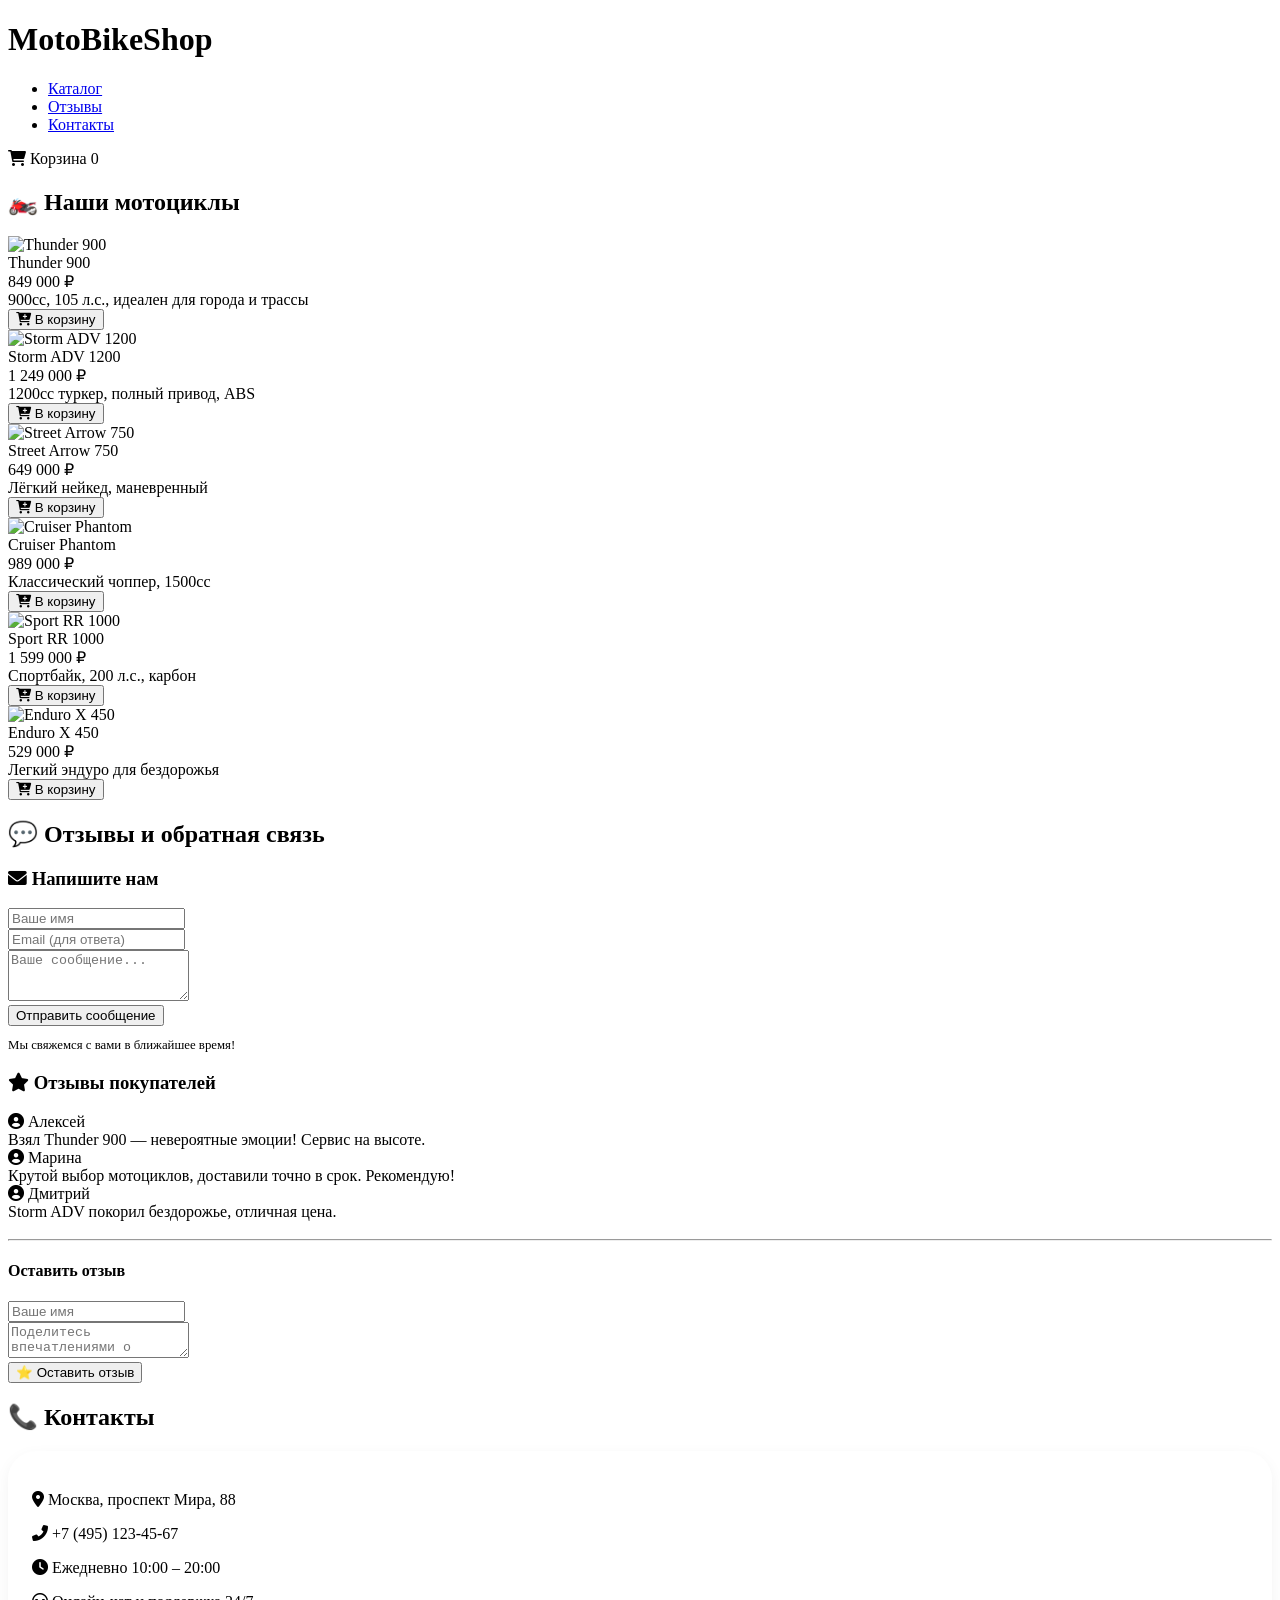
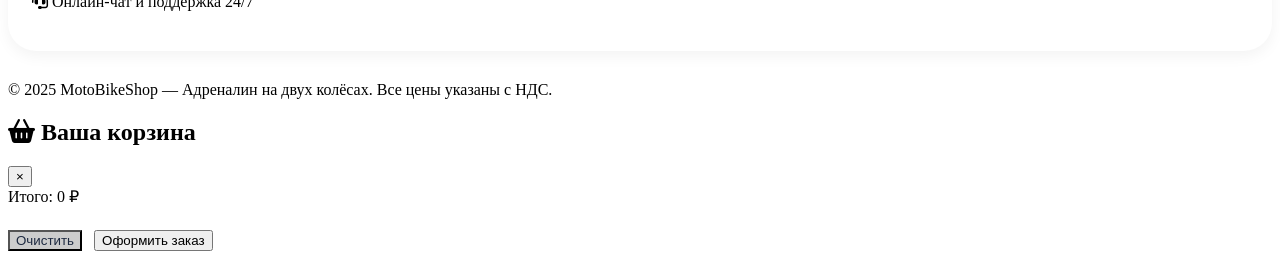
==== index.html @ c8f47d0f "Add files via upload" ====
<!DOCTYPE html>
<html lang="ru">
<head>
    <meta charset="UTF-8">
    <meta name="viewport" content="width=device-width, initial-scale=1.0, user-scalable=yes">
    <title>MotoBikeShop | Продажа мотоциклов</title>
    <!-- Font Awesome 6 (free icons) -->
    <link rel="stylesheet" href="https://cdnjs.cloudflare.com/ajax/libs/font-awesome/6.0.0-beta3/css/all.min.css">
    <!-- Google Fonts: Inter & Montserrat -->
    <link href="https://fonts.googleapis.com/css2?family=Inter:opsz,wght@14..32,300;14..32,400;14..32,500;14..32,600;14..32,700&family=Montserrat:wght@500;600;700&display=swap" rel="stylesheet">
    <link rel="stylesheet" href="style.css">
</head>
<body>

<header>
    <div class="container header-flex">
        <div class="logo">
            <h1>Moto<span>Bike</span>Shop</h1>
        </div>
        <ul class="nav-links">
            <li><a href="#catalog">Каталог</a></li>
            <li><a href="#reviews-feedback">Отзывы</a></li>
            <li><a href="#contacts">Контакты</a></li>
        </ul>
        <div class="cart-icon" id="openCartBtn">
            <i class="fas fa-shopping-cart"></i>
            <span>Корзина</span>
            <span class="cart-count" id="cartCounter">0</span>
        </div>
    </div>
</header>

<main class="container">
    <!-- Каталог мотоциклов (данные в HTML) -->
    <div id="catalog">
        <h2 class="section-title">🏍️ Наши мотоциклы</h2>
        <div class="catalog-grid" id="catalogGrid">
            <!-- Мотоцикл 1 -->
            <div class="bike-card" data-id="1" data-name="Thunder 900" data-price="849000">
                <div class="bike-img">
                    <img src="https://images.unsplash.com/photo-1568772585407-9361f9bf3a87?w=400&h=250&fit=crop" alt="Thunder 900" loading="lazy">
                </div>
                <div class="bike-info">
                    <div class="bike-title">Thunder 900</div>
                    <div class="bike-price">849 000 ₽</div>
                    <div class="bike-desc">900cc, 105 л.с., идеален для города и трассы</div>
                    <button class="add-to-cart"><i class="fas fa-cart-plus"></i> В корзину</button>
                </div>
            </div>

            <!-- Мотоцикл 2 -->
            <div class="bike-card" data-id="2" data-name="Storm ADV 1200" data-price="1249000">
                <div class="bike-img">
                    <img src="https://images.unsplash.com/photo-1558981806-ec527fa84c39?w=400&h=250&fit=crop" alt="Storm ADV 1200" loading="lazy">
                </div>
                <div class="bike-info">
                    <div class="bike-title">Storm ADV 1200</div>
                    <div class="bike-price">1 249 000 ₽</div>
                    <div class="bike-desc">1200cc туркер, полный привод, ABS</div>
                    <button class="add-to-cart"><i class="fas fa-cart-plus"></i> В корзину</button>
                </div>
            </div>

            <!-- Мотоцикл 3 -->
            <div class="bike-card" data-id="3" data-name="Street Arrow 750" data-price="649000">
                <div class="bike-img">
                    <img src="https://images.unsplash.com/photo-1586319563809-5cfb8d73d23c?w=400&h=250&fit=crop" alt="Street Arrow 750" loading="lazy">
                </div>
                <div class="bike-info">
                    <div class="bike-title">Street Arrow 750</div>
                    <div class="bike-price">649 000 ₽</div>
                    <div class="bike-desc">Лёгкий нейкед, маневренный</div>
                    <button class="add-to-cart"><i class="fas fa-cart-plus"></i> В корзину</button>
                </div>
            </div>

            <!-- Мотоцикл 4 -->
            <div class="bike-card" data-id="4" data-name="Cruiser Phantom" data-price="989000">
                <div class="bike-img">
                    <img src="https://images.unsplash.com/photo-1568772585407-9361f9bf3a87?w=400&h=250&fit=crop" alt="Cruiser Phantom" loading="lazy">
                </div>
                <div class="bike-info">
                    <div class="bike-title">Cruiser Phantom</div>
                    <div class="bike-price">989 000 ₽</div>
                    <div class="bike-desc">Классический чоппер, 1500cc</div>
                    <button class="add-to-cart"><i class="fas fa-cart-plus"></i> В корзину</button>
                </div>
            </div>

            <!-- Мотоцикл 5 -->
            <div class="bike-card" data-id="5" data-name="Sport RR 1000" data-price="1599000">
                <div class="bike-img">
                    <img src="https://images.unsplash.com/photo-1599819811279-d5ad9ccf8386?w=400&h=250&fit=crop" alt="Sport RR 1000" loading="lazy">
                </div>
                <div class="bike-info">
                    <div class="bike-title">Sport RR 1000</div>
                    <div class="bike-price">1 599 000 ₽</div>
                    <div class="bike-desc">Спортбайк, 200 л.с., карбон</div>
                    <button class="add-to-cart"><i class="fas fa-cart-plus"></i> В корзину</button>
                </div>
            </div>

            <!-- Мотоцикл 6 -->
            <div class="bike-card" data-id="6" data-name="Enduro X 450" data-price="529000">
                <div class="bike-img">
                    <img src="https://images.unsplash.com/photo-1525160354320-d8e92641c563?w=400&h=250&fit=crop" alt="Enduro X 450" loading="lazy">
                </div>
                <div class="bike-info">
                    <div class="bike-title">Enduro X 450</div>
                    <div class="bike-price">529 000 ₽</div>
                    <div class="bike-desc">Легкий эндуро для бездорожья</div>
                    <button class="add-to-cart"><i class="fas fa-cart-plus"></i> В корзину</button>
                </div>
            </div>
        </div>
    </div>

    <!-- Блок обратной связи и отзывы -->
    <div id="reviews-feedback">
        <h2 class="section-title">💬 Отзывы и обратная связь</h2>
        <div class="two-columns">
            <!-- Форма обратной связи -->
            <div class="feedback-form">
                <h3><i class="fas fa-envelope"></i> Напишите нам</h3>
                <form id="feedbackForm">
                    <div class="form-group">
                        <input type="text" id="feedbackName" placeholder="Ваше имя" required>
                    </div>
                    <div class="form-group">
                        <input type="email" id="feedbackEmail" placeholder="Email (для ответа)" required>
                    </div>
                    <div class="form-group">
                        <textarea rows="3" id="feedbackMessage" placeholder="Ваше сообщение..." required></textarea>
                    </div>
                    <button type="submit" class="btn">Отправить сообщение</button>
                </form>
                <p style="font-size: 0.8rem; margin-top: 12px;">Мы свяжемся с вами в ближайшее время!</p>
            </div>

            <!-- Список отзывов (данные в HTML) -->
            <div class="reviews-list">
                <h3><i class="fas fa-star"></i> Отзывы покупателей</h3>
                <div id="reviewsContainer">
                    <!-- Статические отзывы в HTML -->
                    <div class="review-card">
                        <div class="review-name"><i class="fas fa-user-circle"></i> Алексей</div>
                        <div class="review-text">Взял Thunder 900 — невероятные эмоции! Сервис на высоте.</div>
                    </div>
                    <div class="review-card">
                        <div class="review-name"><i class="fas fa-user-circle"></i> Марина</div>
                        <div class="review-text">Крутой выбор мотоциклов, доставили точно в срок. Рекомендую!</div>
                    </div>
                    <div class="review-card">
                        <div class="review-name"><i class="fas fa-user-circle"></i> Дмитрий</div>
                        <div class="review-text">Storm ADV покорил бездорожье, отличная цена.</div>
                    </div>
                </div>
                <hr style="margin: 18px 0;">
                <h4>Оставить отзыв</h4>
                <form id="addReviewForm">
                    <div class="form-group">
                        <input type="text" id="reviewName" placeholder="Ваше имя" required>
                    </div>
                    <div class="form-group">
                        <textarea rows="2" id="reviewText" placeholder="Поделитесь впечатлениями о мотоцикле..." required></textarea>
                    </div>
                    <button type="submit" class="btn btn-outline">⭐ Оставить отзыв</button>
                </form>
            </div>
        </div>
    </div>

    <!-- Контакты -->
    <div id="contacts" style="margin: 20px 0 30px;">
        <h2 class="section-title">📞 Контакты</h2>
        <div style="background: white; border-radius: 28px; padding: 24px; box-shadow: 0 5px 15px rgba(0,0,0,0.05);">
            <p><i class="fas fa-map-marker-alt"></i> Москва, проспект Мира, 88</p>
            <p><i class="fas fa-phone-alt"></i> +7 (495) 123-45-67</p>
            <p><i class="fas fa-clock"></i> Ежедневно 10:00 – 20:00</p>
            <p><i class="fas fa-headset"></i> Онлайн-чат и поддержка 24/7</p>
        </div>
    </div>
</main>

<footer>
    <div class="container">
        <p>© 2025 MotoBikeShop — Адреналин на двух колёсах. Все цены указаны с НДС.</p>
    </div>
</footer>

<!-- Modal корзины -->
<div id="cartModal" class="modal">
    <div class="modal-content">
        <div class="modal-header">
            <h2><i class="fas fa-shopping-basket"></i> Ваша корзина</h2>
            <button class="close-modal" id="closeModalBtn">&times;</button>
        </div>
        <div id="cartItemsList"></div>
        <div class="cart-total" id="cartTotalPrice">Итого: 0 ₽</div>
        <div style="display: flex; gap: 12px; margin-top: 24px;">
            <button class="btn" id="clearCartBtn" style="background: #ccc; color:#1e2a41;">Очистить</button>
            <button class="btn" id="checkoutBtn">Оформить заказ</button>
        </div>
    </div>
</div>

<script src="script.js"></script>
</body>
</html>
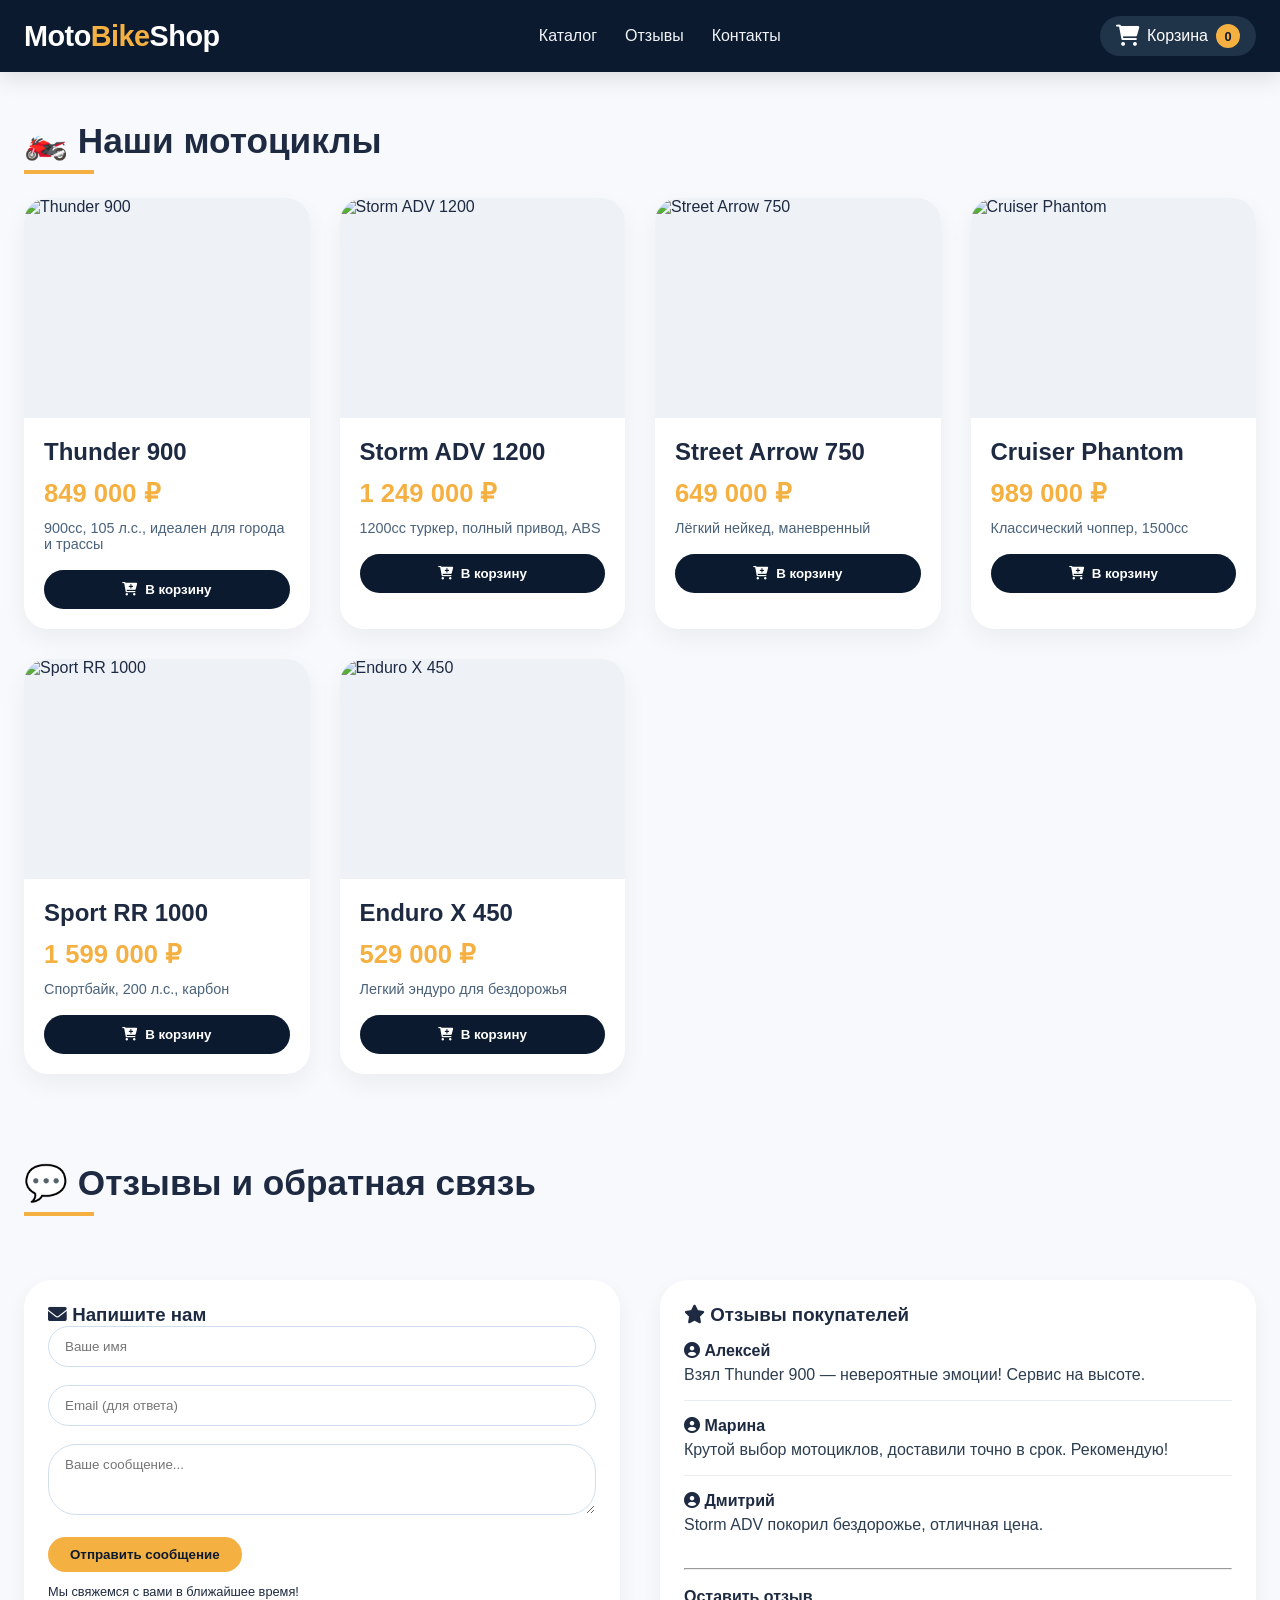
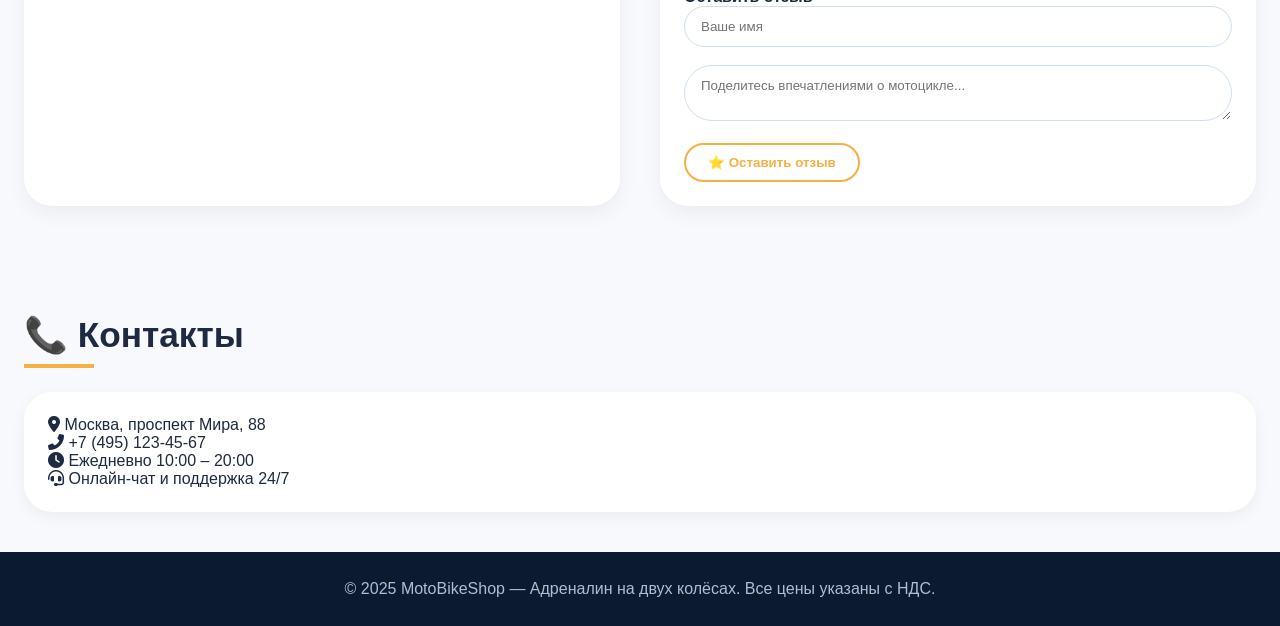
==== commit dd57b757: "Update index.html" ====
--- a/index.html
+++ b/index.html
@@ -38,7 +38,7 @@
             <!-- Мотоцикл 1 -->
             <div class="bike-card" data-id="1" data-name="Thunder 900" data-price="849000">
                 <div class="bike-img">
-                    <img src="https://images.unsplash.com/photo-1568772585407-9361f9bf3a87?w=400&h=250&fit=crop" alt="Thunder 900" loading="lazy">
+                    <img src="imag/image1.jpg" alt="Thunder 900" loading="lazy">
                 </div>
                 <div class="bike-info">
                     <div class="bike-title">Thunder 900</div>
@@ -51,7 +51,7 @@
             <!-- Мотоцикл 2 -->
             <div class="bike-card" data-id="2" data-name="Storm ADV 1200" data-price="1249000">
                 <div class="bike-img">
-                    <img src="https://images.unsplash.com/photo-1558981806-ec527fa84c39?w=400&h=250&fit=crop" alt="Storm ADV 1200" loading="lazy">
+                    <img src="imag/image2.jpg" alt="Storm ADV 1200" loading="lazy">
                 </div>
                 <div class="bike-info">
                     <div class="bike-title">Storm ADV 1200</div>
@@ -64,7 +64,7 @@
             <!-- Мотоцикл 3 -->
             <div class="bike-card" data-id="3" data-name="Street Arrow 750" data-price="649000">
                 <div class="bike-img">
-                    <img src="https://images.unsplash.com/photo-1586319563809-5cfb8d73d23c?w=400&h=250&fit=crop" alt="Street Arrow 750" loading="lazy">
+                    <img src="imag/image3.jpg" alt="Street Arrow 750" loading="lazy">
                 </div>
                 <div class="bike-info">
                     <div class="bike-title">Street Arrow 750</div>
@@ -77,7 +77,7 @@
             <!-- Мотоцикл 4 -->
             <div class="bike-card" data-id="4" data-name="Cruiser Phantom" data-price="989000">
                 <div class="bike-img">
-                    <img src="https://images.unsplash.com/photo-1568772585407-9361f9bf3a87?w=400&h=250&fit=crop" alt="Cruiser Phantom" loading="lazy">
+                    <img src="imag/image4.jpg" alt="Cruiser Phantom" loading="lazy">
                 </div>
                 <div class="bike-info">
                     <div class="bike-title">Cruiser Phantom</div>
@@ -90,7 +90,7 @@
             <!-- Мотоцикл 5 -->
             <div class="bike-card" data-id="5" data-name="Sport RR 1000" data-price="1599000">
                 <div class="bike-img">
-                    <img src="https://images.unsplash.com/photo-1599819811279-d5ad9ccf8386?w=400&h=250&fit=crop" alt="Sport RR 1000" loading="lazy">
+                    <img src="imag/image5.jpg" alt="Sport RR 1000" loading="lazy">
                 </div>
                 <div class="bike-info">
                     <div class="bike-title">Sport RR 1000</div>
@@ -103,7 +103,7 @@
             <!-- Мотоцикл 6 -->
             <div class="bike-card" data-id="6" data-name="Enduro X 450" data-price="529000">
                 <div class="bike-img">
-                    <img src="https://images.unsplash.com/photo-1525160354320-d8e92641c563?w=400&h=250&fit=crop" alt="Enduro X 450" loading="lazy">
+                    <img src="imag/image6.jpg" alt="Enduro X 450" loading="lazy">
                 </div>
                 <div class="bike-info">
                     <div class="bike-title">Enduro X 450</div>
@@ -204,6 +204,6 @@
     </div>
 </div>
 
-<script src="script.js"></script>
+<script src="main.js"></script>
 </body>
-</html>+</html>
--- a/style.css
+++ b/style.css
@@ -0,0 +1,332 @@
+* {
+    margin: 0;
+    padding: 0;
+    box-sizing: border-box;
+}
+
+body {
+    font-family: 'Inter', sans-serif;
+    background-color: #f7f9fc;
+    color: #1e2a41;
+    scroll-behavior: smooth;
+}
+
+.container {
+    max-width: 1300px;
+    margin: 0 auto;
+    padding: 0 24px;
+}
+
+header {
+    background: #0b1a2e;
+    color: white;
+    padding: 16px 0;
+    position: sticky;
+    top: 0;
+    z-index: 100;
+    box-shadow: 0 8px 20px rgba(0,0,0,0.1);
+}
+
+.header-flex {
+    display: flex;
+    align-items: center;
+    justify-content: space-between;
+    flex-wrap: wrap;
+    gap: 15px;
+}
+
+.logo h1 {
+    font-family: 'Montserrat', sans-serif;
+    font-size: 1.8rem;
+    font-weight: 700;
+    letter-spacing: -0.5px;
+}
+.logo span {
+    color: #f5b042;
+}
+
+.nav-links {
+    display: flex;
+    gap: 28px;
+    list-style: none;
+}
+.nav-links a {
+    color: #f0f3f8;
+    text-decoration: none;
+    font-weight: 500;
+    transition: 0.2s;
+}
+.nav-links a:hover {
+    color: #f5b042;
+}
+
+.cart-icon {
+    position: relative;
+    cursor: pointer;
+    background: #1f3349;
+    padding: 8px 16px;
+    border-radius: 40px;
+    display: flex;
+    align-items: center;
+    gap: 8px;
+    transition: 0.2s;
+}
+.cart-icon i {
+    font-size: 1.3rem;
+}
+.cart-count {
+    background: #f5b042;
+    color: #0b1a2e;
+    font-weight: bold;
+    border-radius: 50%;
+    width: 24px;
+    height: 24px;
+    display: inline-flex;
+    align-items: center;
+    justify-content: center;
+    font-size: 0.8rem;
+}
+
+.btn {
+    display: inline-block;
+    background: #f5b042;
+    color: #0b1a2e;
+    padding: 10px 22px;
+    border-radius: 40px;
+    font-weight: 600;
+    text-decoration: none;
+    transition: 0.2s;
+    border: none;
+    cursor: pointer;
+    font-family: inherit;
+}
+.btn:hover {
+    background: #e09d2c;
+    transform: translateY(-2px);
+}
+.btn-outline {
+    background: transparent;
+    border: 2px solid #f5b042;
+    color: #f5b042;
+}
+.btn-outline:hover {
+    background: #f5b042;
+    color: #0b1a2e;
+}
+
+.section-title {
+    font-size: 2.2rem;
+    margin: 48px 0 24px 0;
+    font-weight: 700;
+    position: relative;
+    display: inline-block;
+}
+.section-title:after {
+    content: '';
+    display: block;
+    width: 70px;
+    height: 4px;
+    background: #f5b042;
+    margin-top: 8px;
+}
+
+.catalog-grid {
+    display: grid;
+    grid-template-columns: repeat(auto-fill, minmax(280px, 1fr));
+    gap: 30px;
+    margin-bottom: 40px;
+}
+
+.bike-card {
+    background: white;
+    border-radius: 24px;
+    overflow: hidden;
+    box-shadow: 0 10px 25px rgba(0,0,0,0.05);
+    transition: all 0.25s ease;
+}
+.bike-card:hover {
+    transform: translateY(-6px);
+    box-shadow: 0 20px 30px rgba(0,0,0,0.1);
+}
+.bike-img {
+    background: #eef2f7;
+    height: 220px;
+    display: flex;
+    align-items: center;
+    justify-content: center;
+    overflow: hidden;
+}
+.bike-img img {
+    width: 100%;
+    height: 100%;
+    object-fit: cover;
+    transition: transform 0.3s ease;
+}
+.bike-card:hover .bike-img img {
+    transform: scale(1.05);
+}
+.bike-info {
+    padding: 20px;
+}
+.bike-title {
+    font-size: 1.5rem;
+    font-weight: 700;
+    margin-bottom: 6px;
+}
+.bike-price {
+    font-size: 1.6rem;
+    font-weight: 800;
+    color: #f5b042;
+    margin: 12px 0;
+}
+.bike-desc {
+    color: #4a627a;
+    font-size: 0.9rem;
+    margin-bottom: 18px;
+}
+.add-to-cart {
+    width: 100%;
+    background: #0b1a2e;
+    color: white;
+    border: none;
+    padding: 12px;
+    border-radius: 50px;
+    font-weight: 600;
+    cursor: pointer;
+    transition: 0.2s;
+    display: flex;
+    align-items: center;
+    justify-content: center;
+    gap: 8px;
+}
+.add-to-cart:hover {
+    background: #f5b042;
+    color: #0b1a2e;
+}
+
+.modal {
+    display: none;
+    position: fixed;
+    top: 0; left: 0;
+    width: 100%; height: 100%;
+    background: rgba(0,0,0,0.6);
+    z-index: 1000;
+    justify-content: center;
+    align-items: center;
+}
+.modal-content {
+    background: white;
+    width: 90%;
+    max-width: 550px;
+    border-radius: 32px;
+    padding: 28px;
+    max-height: 80vh;
+    overflow-y: auto;
+}
+.modal-header {
+    display: flex;
+    justify-content: space-between;
+    align-items: center;
+    margin-bottom: 20px;
+}
+.cart-item {
+    display: flex;
+    justify-content: space-between;
+    padding: 12px 0;
+    border-bottom: 1px solid #e2e8f0;
+}
+.cart-total {
+    margin-top: 20px;
+    text-align: right;
+    font-weight: 800;
+    font-size: 1.4rem;
+}
+.close-modal {
+    background: none;
+    border: none;
+    font-size: 1.8rem;
+    cursor: pointer;
+}
+
+.two-columns {
+    display: flex;
+    flex-wrap: wrap;
+    gap: 40px;
+    margin: 40px 0 60px;
+}
+.feedback-form, .reviews-list {
+    flex: 1;
+    background: white;
+    border-radius: 28px;
+    padding: 24px;
+    box-shadow: 0 8px 20px rgba(0,0,0,0.05);
+}
+.form-group {
+    margin-bottom: 18px;
+}
+input, textarea {
+    width: 100%;
+    padding: 12px 16px;
+    border: 1px solid #cfdfed;
+    border-radius: 28px;
+    font-family: inherit;
+    outline: none;
+}
+textarea {
+    resize: vertical;
+}
+.review-card {
+    border-bottom: 1px solid #e9edf2;
+    padding: 16px 0;
+}
+.review-card:last-child {
+    border-bottom: none;
+}
+.review-name {
+    font-weight: 700;
+}
+.review-text {
+    margin-top: 6px;
+    color: #2c3e50;
+}
+.toast-msg {
+    position: fixed;
+    bottom: 20px;
+    right: 20px;
+    background: #1e2a41;
+    color: white;
+    padding: 12px 20px;
+    border-radius: 40px;
+    z-index: 1100;
+    font-weight: 500;
+    animation: slideIn 0.3s ease;
+}
+@keyframes slideIn {
+    from {
+        transform: translateX(100%);
+        opacity: 0;
+    }
+    to {
+        transform: translateX(0);
+        opacity: 1;
+    }
+}
+footer {
+    background: #0b1a2e;
+    color: #acbed6;
+    text-align: center;
+    padding: 28px 0;
+    margin-top: 40px;
+}
+@media (max-width: 780px) {
+    .header-flex {
+        flex-direction: column;
+        align-items: stretch;
+    }
+    .nav-links {
+        justify-content: center;
+    }
+    .cart-icon {
+        justify-content: center;
+    }
+}
